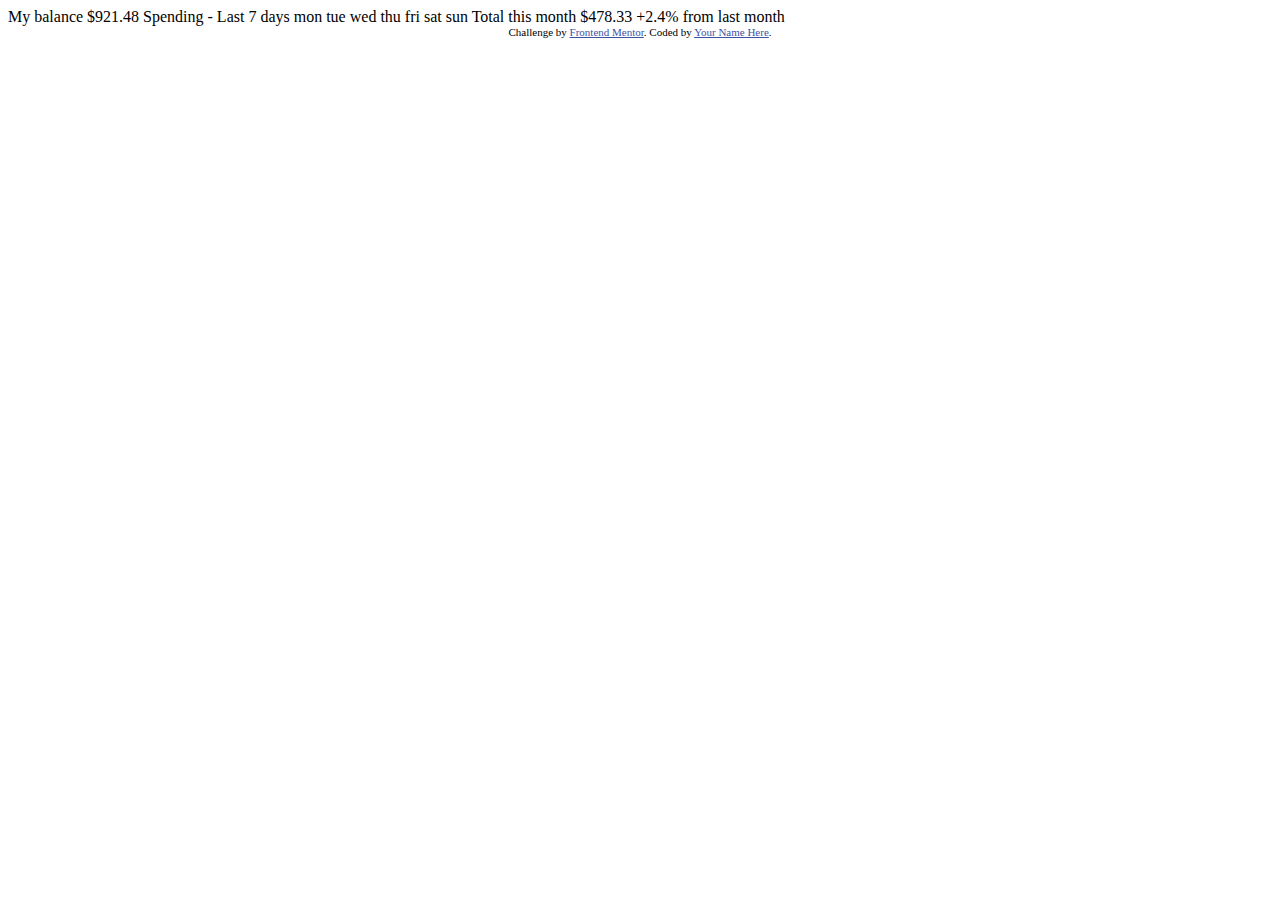
==== index.html @ 1c0cbf17 "Add files via upload" ====
<!DOCTYPE html>
<html lang="en">
<head>
  <meta charset="UTF-8">
  <meta name="viewport" content="width=device-width, initial-scale=1.0"> <!-- displays site properly based on user's device -->

  <link rel="icon" type="image/png" sizes="32x32" href="./images/favicon-32x32.png">
  
  <title>Frontend Mentor | Expenses chart component</title>

  <!-- Feel free to remove these styles or customise in your own stylesheet 👍 -->
  <style>
    .attribution { font-size: 11px; text-align: center; }
    .attribution a { color: hsl(228, 45%, 44%); }
  </style>
</head>
<body>

  My balance
  $921.48

  Spending - Last 7 days

  mon
  tue
  wed
  thu
  fri
  sat
  sun

  Total this month
  $478.33

  +2.4%
  from last month
  
  <div class="attribution">
    Challenge by <a href="https://www.frontendmentor.io?ref=challenge" target="_blank">Frontend Mentor</a>. 
    Coded by <a href="#">Your Name Here</a>.
  </div>
</body>
</html>
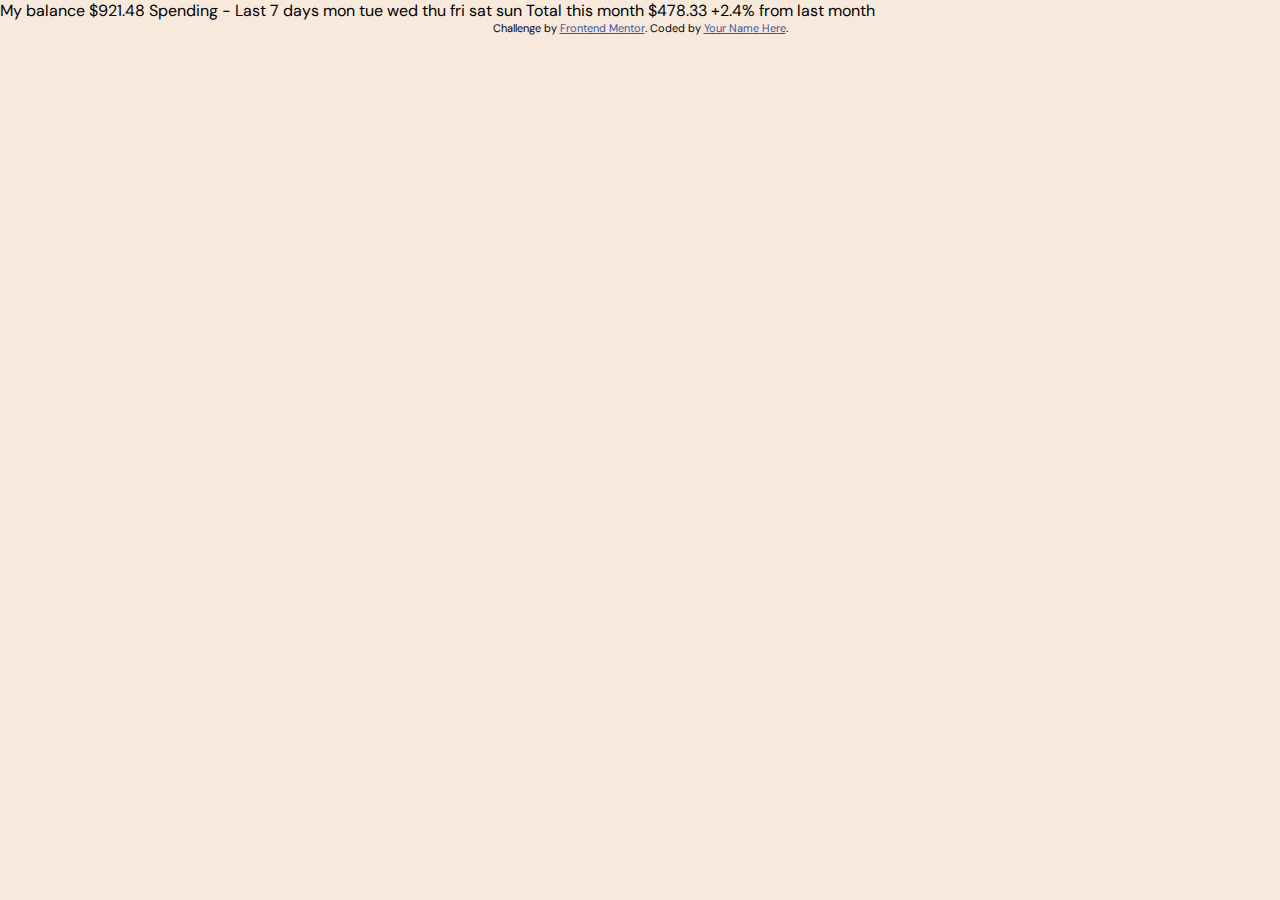
==== commit bebd5028: "- Initial Default Setup" ====
--- a/index.html
+++ b/index.html
@@ -5,7 +5,8 @@
   <meta name="viewport" content="width=device-width, initial-scale=1.0"> <!-- displays site properly based on user's device -->
 
   <link rel="icon" type="image/png" sizes="32x32" href="./images/favicon-32x32.png">
-  
+  <link rel="stylesheet" href="./style.css">
+  <script src="./app.js"></script>
   <title>Frontend Mentor | Expenses chart component</title>
 
   <!-- Feel free to remove these styles or customise in your own stylesheet 👍 -->
--- a/style.css
+++ b/style.css
@@ -0,0 +1,22 @@
+@import url('https://fonts.googleapis.com/css2?family=DM+Sans:wght@400;700&display=swap');
+
+:root{
+    --SoftRed: hsl(10, 79%, 65%);
+    --Cyan: hsl(186, 34%, 60%);
+    --Darkbrown: hsl(25, 47%, 15%);
+    --Medium-Brown: hsl(28, 10%, 53%);
+    --Cream: hsl(27, 66%, 92%);
+    --VeryPaleOrange: hsl(33, 100%, 98%);
+}
+
+
+*{
+    margin: 0;
+    padding: 0;
+    box-sizing: border-box;
+    font-family: 'DM Sans', sans-serif;
+}
+
+body{
+    background-color: var(--Cream);
+}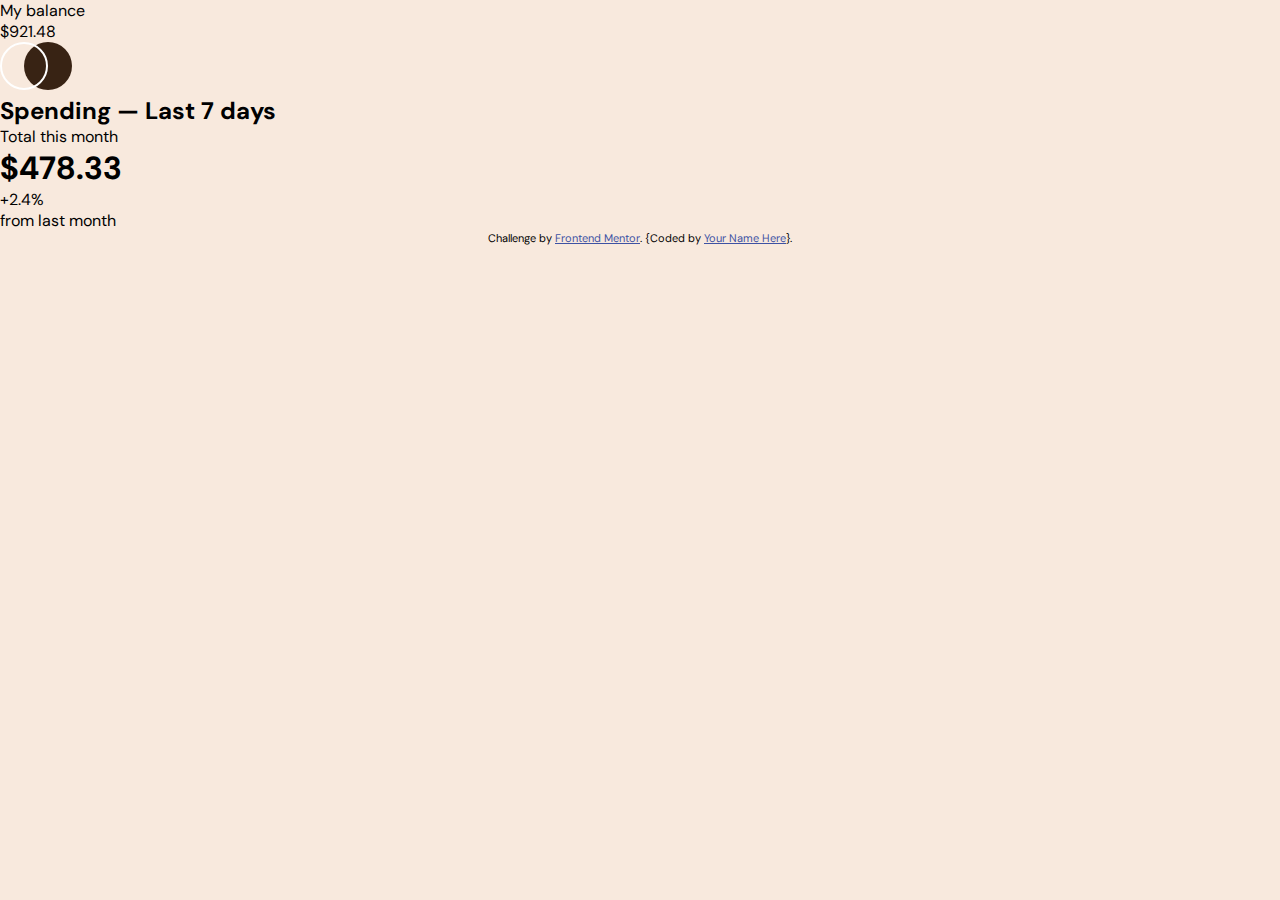
==== commit 8adb9be4: "- Markup" ====
--- a/index.html
+++ b/index.html
@@ -16,29 +16,50 @@
   </style>
 </head>
 <body>
+  <div class="container">
+  
+ 
+  <header>
+      <div class="flex row">
+          <div>
+            <p>My balance</p>
+            <p class="cost-heading">$921.48</p>
+          </div>
+          <div class="logo">
+            <img src="./images/logo.svg" alt="Logo">
+          </div>
+      </div>
+  </header>
+<main>
+    <div class="flex column">
+      <h2>Spending &mdash; Last 7 days</h2>
+      <div class="bars flex row">
+        <div class="bars-bar" id="mon" data-expense="17.45"></div>
+        <div class="bars-bar" id="tue" data-expense="34.91"></div>
+        <div class="bars-bar" id="wed" data-expense="52.36"></div>
+        <div class="bars-bar" id="thu" data-expense="31.07"></div>
+        <div class="bars-bar" id="fri" data-expense="23.39"></div>
+        <div class="bars-bar" id="sat" data-expense="43.28"></div>
+        <div class="bars-bar" id="sun" data-expense="25.48"></div>
+      </div>
+      <p>Total this month</p>
+      <div class="flex row">
+        <div class="total-expense">
+          <h1>$478.33</h1>
+        </div>
+        <div class="last-month">
+          <p class="percent">+2.4%</p>
+          <p>from last month</p>
+        </div>
+      </div>
+    </div>
 
-  My balance
-  $921.48
-
-  Spending - Last 7 days
-
-  mon
-  tue
-  wed
-  thu
-  fri
-  sat
-  sun
-
-  Total this month
-  $478.33
-
-  +2.4%
-  from last month
+</main>
+</div>
   
   <div class="attribution">
     Challenge by <a href="https://www.frontendmentor.io?ref=challenge" target="_blank">Frontend Mentor</a>. 
-    Coded by <a href="#">Your Name Here</a>.
+    {Coded by <a href="#">Your Name Here</a>}.
   </div>
 </body>
 </html>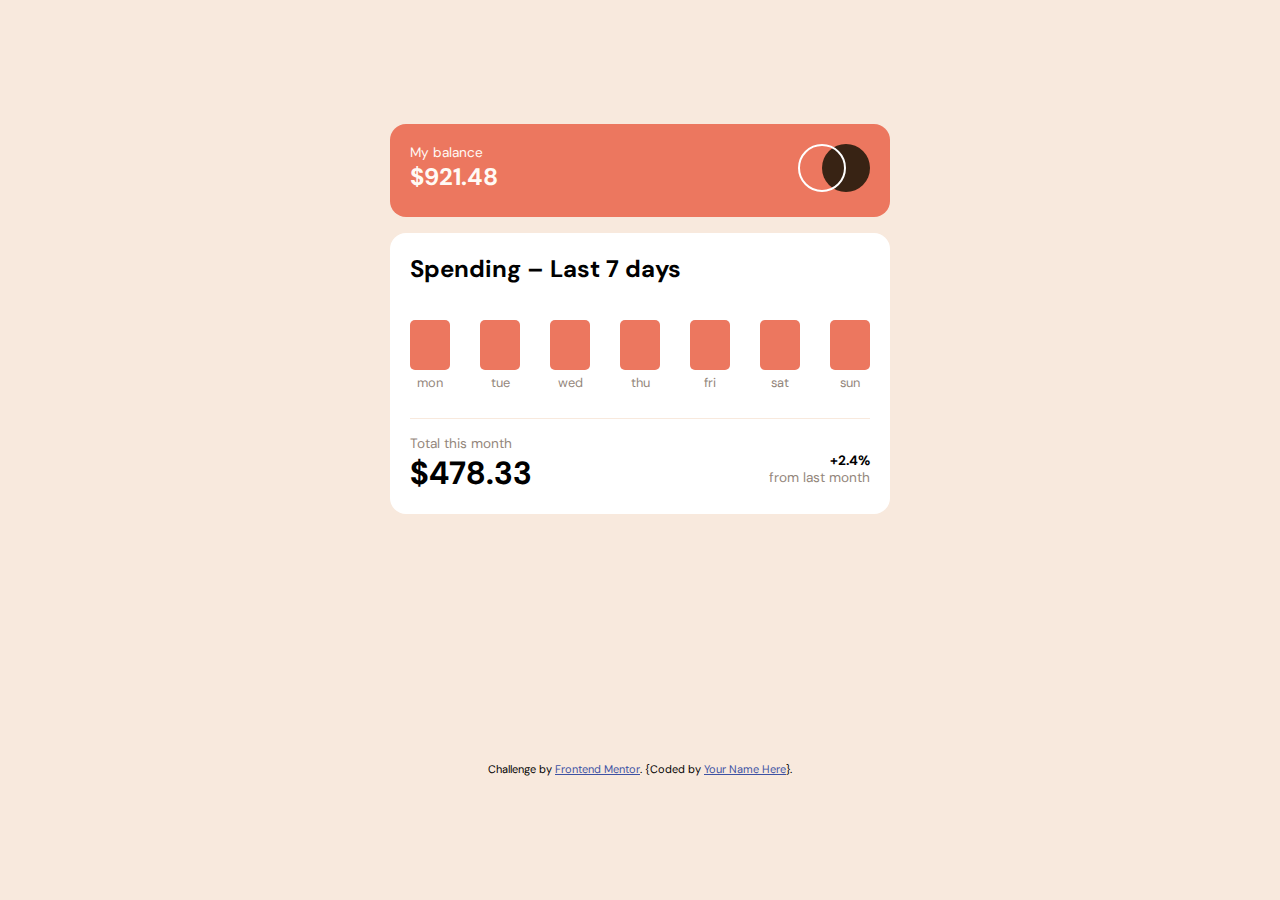
==== commit 4b768cc3: "- Styles protoype" ====
--- a/index.html
+++ b/index.html
@@ -23,7 +23,7 @@
       <div class="flex row">
           <div>
             <p>My balance</p>
-            <p class="cost-heading">$921.48</p>
+            <h2 class="cost-heading">$921.48</h2>
           </div>
           <div class="logo">
             <img src="./images/logo.svg" alt="Logo">
@@ -32,16 +32,19 @@
   </header>
 <main>
     <div class="flex column">
-      <h2>Spending &mdash; Last 7 days</h2>
+      <h2>Spending &ndash; Last 7 days</h2>
       <div class="bars flex row">
-        <div class="bars-bar" id="mon" data-expense="17.45"></div>
-        <div class="bars-bar" id="tue" data-expense="34.91"></div>
-        <div class="bars-bar" id="wed" data-expense="52.36"></div>
-        <div class="bars-bar" id="thu" data-expense="31.07"></div>
-        <div class="bars-bar" id="fri" data-expense="23.39"></div>
-        <div class="bars-bar" id="sat" data-expense="43.28"></div>
-        <div class="bars-bar" id="sun" data-expense="25.48"></div>
+        <div class="bars-bar" id="mon" data-day="mon" data-expense="17.45"></div>
+        <div class="bars-bar" id="tue" data-day="tue" data-expense="34.91"></div>
+        <div class="bars-bar" id="wed" data-day="wed" data-expense="52.36"></div>
+        <div class="bars-bar" id="thu" data-day="thu" data-expense="31.07"></div>
+        <div class="bars-bar" id="fri" data-day="fri" data-expense="23.39"></div>
+        <div class="bars-bar" id="sat" data-day="sat" data-expense="43.28"></div>
+        <div class="bars-bar" id="sun" data-day="sun" data-expense="25.48"></div>
       </div>
+      <div class="footer">
+
+      
       <p>Total this month</p>
       <div class="flex row">
         <div class="total-expense">
@@ -53,6 +56,7 @@
         </div>
       </div>
     </div>
+    </div>
 
 </main>
 </div>
--- a/style.css
+++ b/style.css
@@ -7,6 +7,8 @@
     --Medium-Brown: hsl(28, 10%, 53%);
     --Cream: hsl(27, 66%, 92%);
     --VeryPaleOrange: hsl(33, 100%, 98%);
+    --White: #fff;
+    --Black: #000;
 }
 
 
@@ -19,4 +21,117 @@
 
 body{
     background-color: var(--Cream);
-}+    display: grid;
+    place-items: center;
+    min-height: 100vh;
+}
+
+img{
+    max-width: 100%;
+}
+
+header,main{
+    padding: 1.25rem;
+    border-radius: 16px;
+}
+
+header{
+    background-color: var(--SoftRed);
+    color: var(--VeryPaleOrange);
+    margin-bottom: 1rem;
+}
+
+main{
+    background-color: var(--White);
+    
+}
+
+p{
+    font-size: 0.85rem;
+}
+
+main p{
+    color: var(--Medium-Brown);
+    
+}
+
+.container{
+    min-width: 350px;
+    width: 500px;
+}
+
+.flex{
+    display: flex;
+    gap: 1rem;
+}
+
+.row{
+    flex-direction: row;
+    justify-content: space-between;
+}
+
+.column{
+    flex-direction: column;
+}
+
+.last-month{
+    text-align: right;
+}
+.percent{
+    font-weight: bold;
+    color: var(--Black);
+}
+
+/**
+ BARS
+*/
+
+.bars{
+    border-bottom: 1px solid var(--Cream);
+    padding-bottom: 3rem;
+}
+
+.bars-bar{
+    width: 2.5rem;
+    height: 50px;
+    background-color: var(--SoftRed);
+    border-radius: 5px;
+    cursor: pointer;
+    position: relative;
+    margin-top: 1.25rem;
+    transition: all 0.15s ease-in-out;
+}
+
+.bars-bar:hover{
+    background-color: var(--Cyan);
+}
+
+.bars-bar:hover::before{
+    content: '$'attr(data-expense);
+    background-color: var(--Black);
+    color: var(--VeryPaleOrange);
+    padding: 0.33em;
+    border-radius: 5px;
+    font-size: 0.80rem;
+    margin: 0;
+    position: absolute;
+    top: -30px;
+    left: -25%;
+    right: -25%;
+    text-align: center;
+}
+
+.bars-bar::after{
+    content: attr(data-day);
+    color: var(--Medium-Brown);
+    padding: 0.33em;
+    border-radius: 5px;
+    font-size: 0.80rem;
+    margin: 0;
+    position: absolute;
+    bottom: -25px;
+    left: -25%;
+    right: -25%;
+    text-align: center;
+}
+
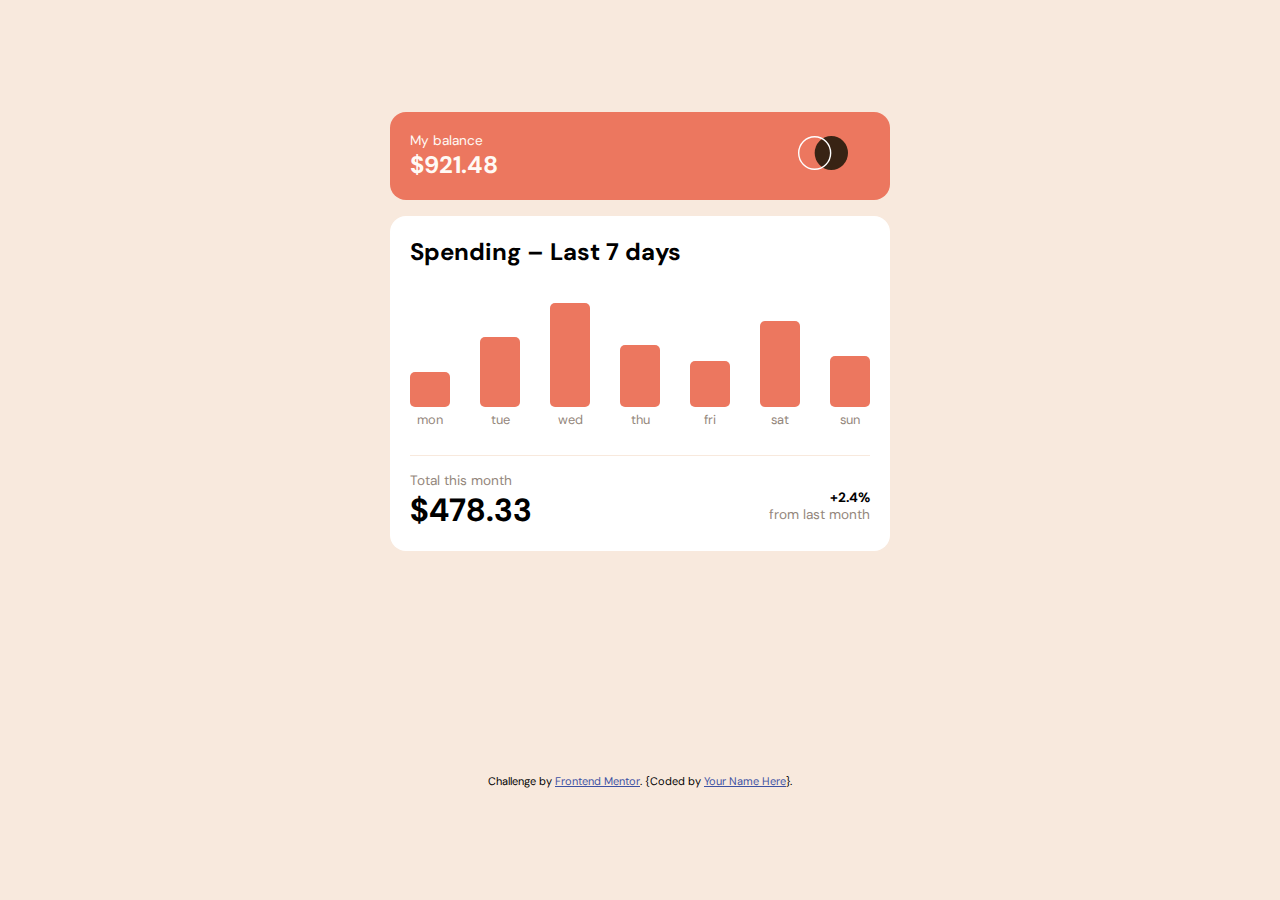
==== commit 230c6fe5: "- Round one logic update" ====
--- a/index.html
+++ b/index.html
@@ -6,7 +6,7 @@
 
   <link rel="icon" type="image/png" sizes="32x32" href="./images/favicon-32x32.png">
   <link rel="stylesheet" href="./style.css">
-  <script src="./app.js"></script>
+  <script src="./app.js" defer></script>
   <title>Frontend Mentor | Expenses chart component</title>
 
   <!-- Feel free to remove these styles or customise in your own stylesheet 👍 -->
@@ -20,7 +20,7 @@
   
  
   <header>
-      <div class="flex row">
+      <div class="flex row align-center">
           <div>
             <p>My balance</p>
             <h2 class="cost-heading">$921.48</h2>
--- a/style.css
+++ b/style.css
@@ -27,7 +27,7 @@
 }
 
 img{
-    max-width: 100%;
+    max-width: 70%;
 }
 
 header,main{
@@ -70,8 +70,16 @@
     justify-content: space-between;
 }
 
+.align-center{
+    align-items: center;
+}
+
 .column{
     flex-direction: column;
+}
+
+.bars{
+    align-items: flex-end;
 }
 
 .last-month{
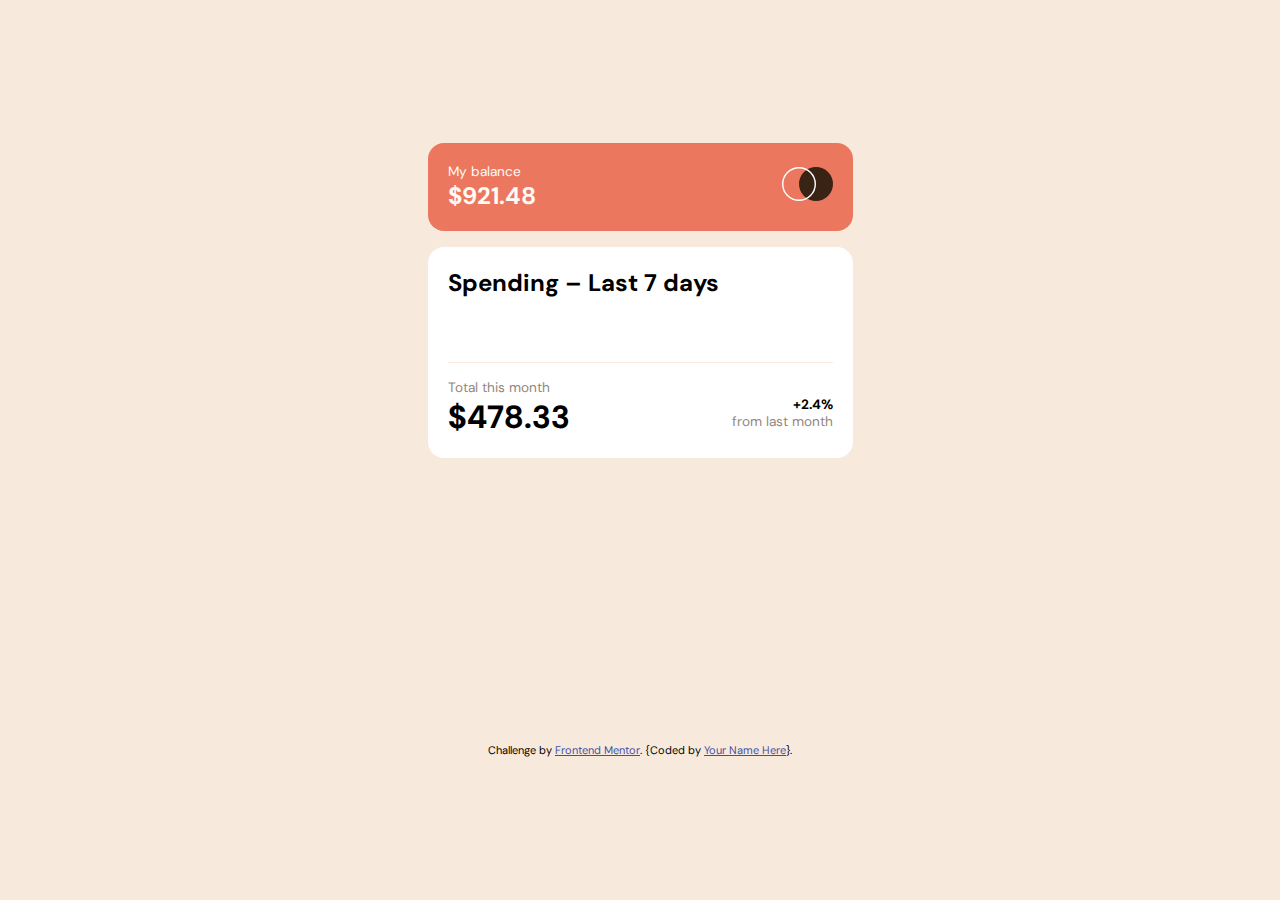
==== commit e036c4e1: "- Updated files for Prototype and Final version" ====
--- a/index.html
+++ b/index.html
@@ -1,69 +1,69 @@
 <!DOCTYPE html>
 <html lang="en">
-<head>
-  <meta charset="UTF-8">
-  <meta name="viewport" content="width=device-width, initial-scale=1.0"> <!-- displays site properly based on user's device -->
+  <head>
+    <meta charset="UTF-8" />
+    <meta name="viewport" content="width=device-width, initial-scale=1.0" />
+    <!-- displays site properly based on user's device -->
 
-  <link rel="icon" type="image/png" sizes="32x32" href="./images/favicon-32x32.png">
-  <link rel="stylesheet" href="./style.css">
-  <script src="./app.js" defer></script>
-  <title>Frontend Mentor | Expenses chart component</title>
+    <link
+      rel="icon"
+      type="image/png"
+      sizes="32x32"
+      href="./images/favicon-32x32.png"
+    />
+    <link rel="stylesheet" href="./style.css" />
+    <script type="module" src="./dyna-app.js" defer></script>
+    <title>Frontend Mentor | Expenses chart component</title>
 
-  <!-- Feel free to remove these styles or customise in your own stylesheet 👍 -->
-  <style>
-    .attribution { font-size: 11px; text-align: center; }
-    .attribution a { color: hsl(228, 45%, 44%); }
-  </style>
-</head>
-<body>
-  <div class="container">
-  
- 
-  <header>
-      <div class="flex row align-center">
+    <!-- Feel free to remove these styles or customise in your own stylesheet 👍 -->
+    <style>
+      .attribution {
+        font-size: 11px;
+        text-align: center;
+      }
+      .attribution a {
+        color: hsl(228, 45%, 44%);
+      }
+    </style>
+  </head>
+  <body>
+    <div class="container">
+      <header>
+        <div class="flex row align-center">
           <div>
             <p>My balance</p>
             <h2 class="cost-heading">$921.48</h2>
           </div>
           <div class="logo">
-            <img src="./images/logo.svg" alt="Logo">
+            <img src="./images/logo.svg" alt="Logo" />
           </div>
-      </div>
-  </header>
-<main>
-    <div class="flex column">
-      <h2>Spending &ndash; Last 7 days</h2>
-      <div class="bars flex row">
-        <div class="bars-bar" id="mon" data-day="mon" data-expense="17.45"></div>
-        <div class="bars-bar" id="tue" data-day="tue" data-expense="34.91"></div>
-        <div class="bars-bar" id="wed" data-day="wed" data-expense="52.36"></div>
-        <div class="bars-bar" id="thu" data-day="thu" data-expense="31.07"></div>
-        <div class="bars-bar" id="fri" data-day="fri" data-expense="23.39"></div>
-        <div class="bars-bar" id="sat" data-day="sat" data-expense="43.28"></div>
-        <div class="bars-bar" id="sun" data-day="sun" data-expense="25.48"></div>
-      </div>
-      <div class="footer">
-
-      
-      <p>Total this month</p>
-      <div class="flex row">
-        <div class="total-expense">
-          <h1>$478.33</h1>
         </div>
-        <div class="last-month">
-          <p class="percent">+2.4%</p>
-          <p>from last month</p>
+      </header>
+      <main>
+        <div class="flex column">
+          <h2>Spending &ndash; Last 7 days</h2>
+          <ul id="bars" class="bars flex row"></ul>
+          <div class="footer">
+            <p>Total this month</p>
+            <div class="flex row">
+              <div class="total-expense">
+                <h1>$478.33</h1>
+              </div>
+              <div class="last-month">
+                <p class="percent">+2.4%</p>
+                <p>from last month</p>
+              </div>
+            </div>
+          </div>
         </div>
-      </div>
-    </div>
+      </main>
     </div>
 
-</main>
-</div>
-  
-  <div class="attribution">
-    Challenge by <a href="https://www.frontendmentor.io?ref=challenge" target="_blank">Frontend Mentor</a>. 
-    {Coded by <a href="#">Your Name Here</a>}.
-  </div>
-</body>
-</html>+    <div class="attribution">
+      Challenge by
+      <a href="https://www.frontendmentor.io?ref=challenge" target="_blank"
+        >Frontend Mentor</a
+      >. {Coded by <a href="#">Your Name Here</a>}.
+    </div>
+  </body>
+</html>
--- a/style.css
+++ b/style.css
@@ -2,7 +2,9 @@
 
 :root{
     --SoftRed: hsl(10, 79%, 65%);
+    --SoftRedLight: hsl(10, 79%, 65%, 0.70);
     --Cyan: hsl(186, 34%, 60%);
+    --CyanLight: hsl(186, 34%, 60%, 0.50);
     --Darkbrown: hsl(25, 47%, 15%);
     --Medium-Brown: hsl(28, 10%, 53%);
     --Cream: hsl(27, 66%, 92%);
@@ -57,7 +59,7 @@
 
 .container{
     min-width: 350px;
-    width: 500px;
+    width: 425px;
 }
 
 .flex{
@@ -76,6 +78,10 @@
 
 .column{
     flex-direction: column;
+}
+
+.logo{
+    text-align: end;
 }
 
 .bars{
@@ -111,7 +117,11 @@
 }
 
 .bars-bar:hover{
-    background-color: var(--Cyan);
+    background-color: var(--CyanLight);
+}
+
+.today:hover{
+    background-color: var(--SoftRedLight);
 }
 
 .bars-bar:hover::before{
@@ -143,3 +153,13 @@
     text-align: center;
 }
 
+
+/**
+MOBILE
+*/
+
+@media screen and (max-width: 575px) {
+    .container{
+        max-width: 350px;
+    }
+}